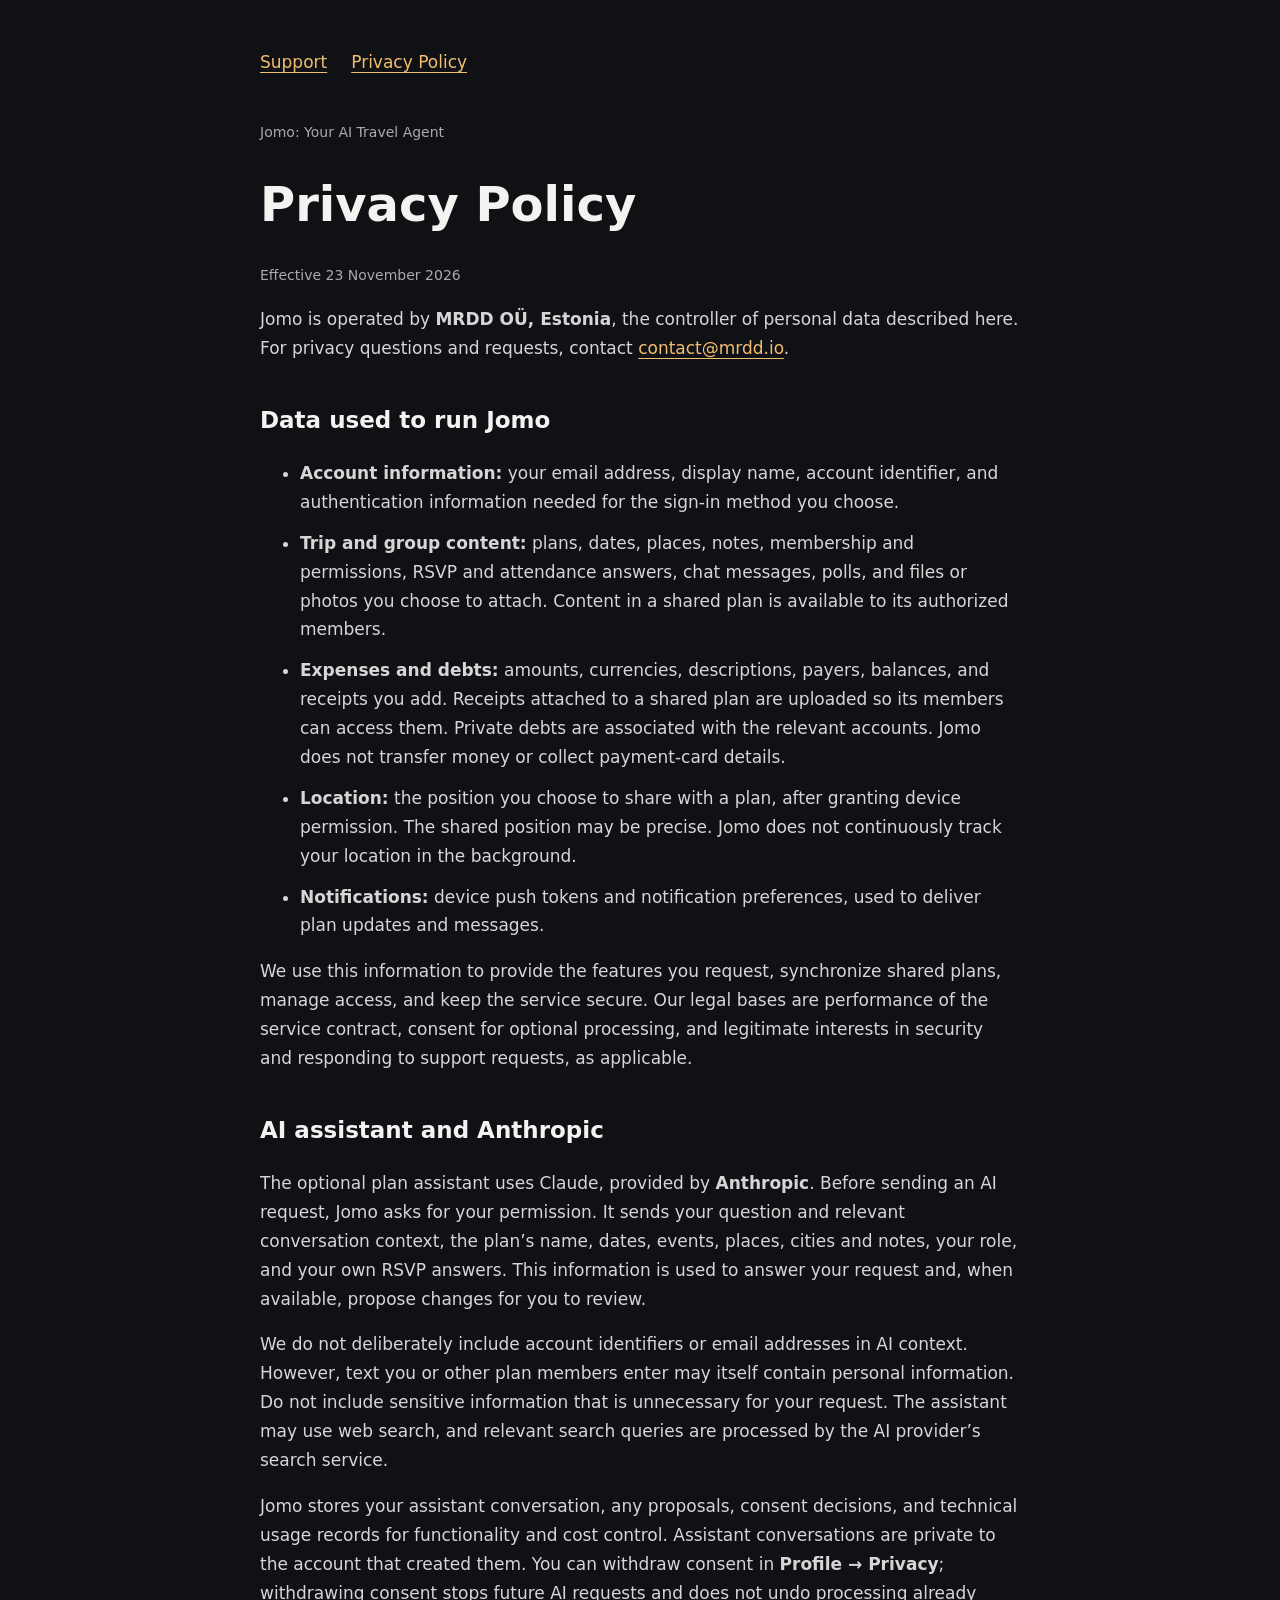
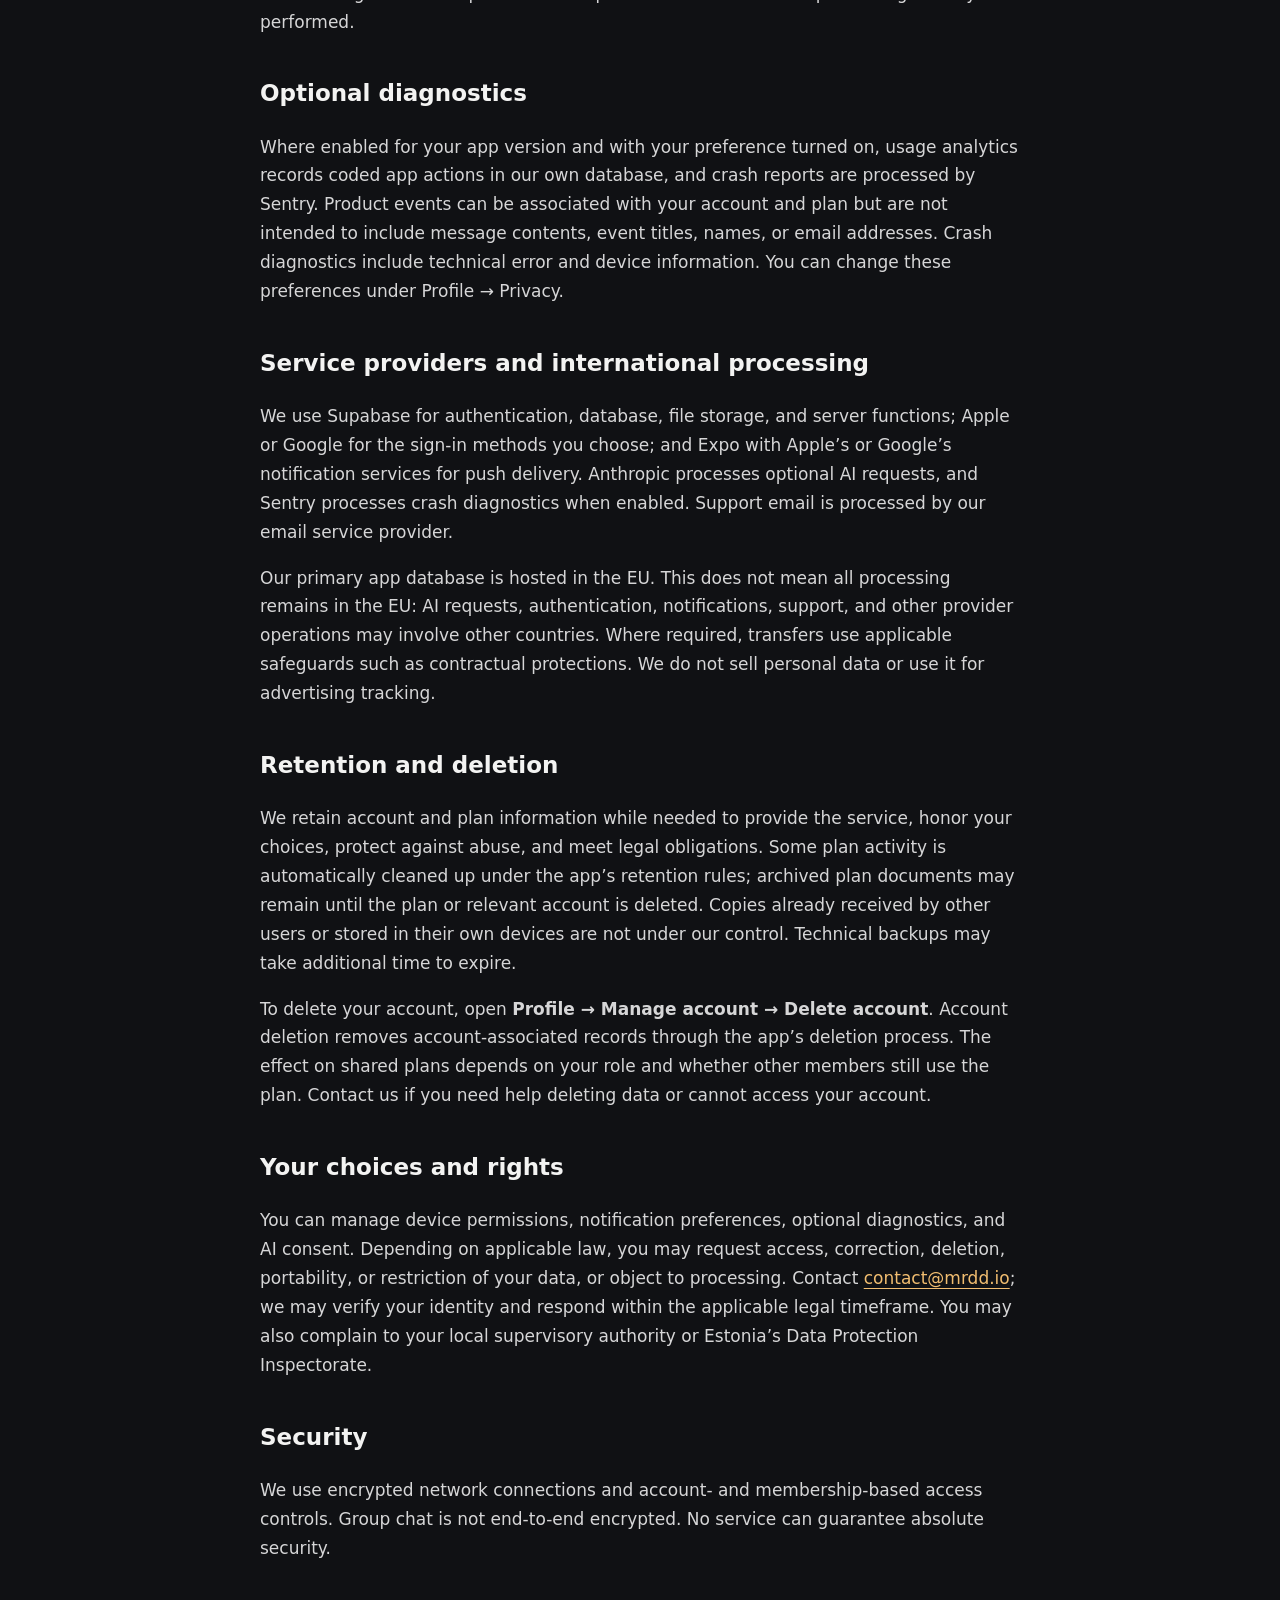
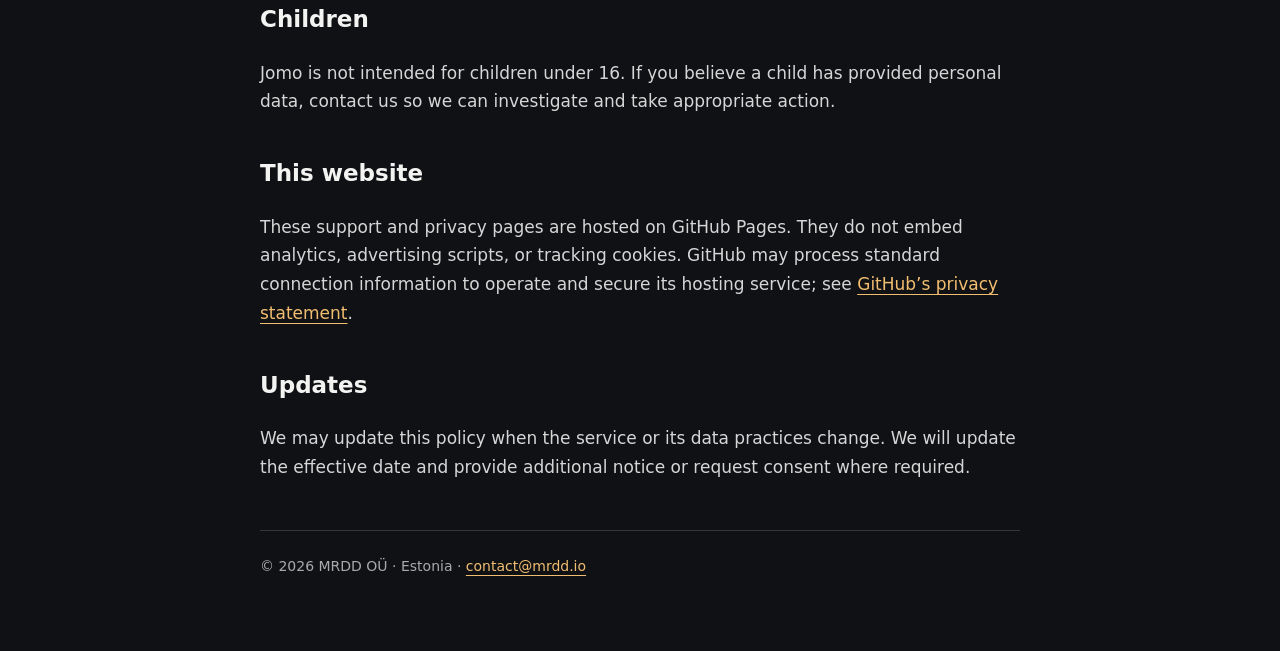
==== privacy.html @ b855c3a1 "Publish Jomo privacy policy" ====
<!doctype html><html lang="en"><head><meta charset="utf-8"><meta name="viewport" content="width=device-width, initial-scale=1"><meta name="referrer" content="no-referrer"><title>Privacy Policy | Jomo</title><style>body{margin:0;background:#101114;color:#f3f3f2;font:17px/1.7 system-ui,-apple-system,sans-serif}main{max-width:760px;margin:auto;padding:48px 24px 72px}nav{display:flex;gap:24px;margin-bottom:44px}a{color:#f1bd70;text-underline-offset:4px}h1{font-size:clamp(32px,6vw,48px);line-height:1.15}h2{font-size:23px;margin-top:38px}p,li{color:#d6d6d7}li{margin-bottom:12px}.eyebrow,footer{font-size:14px;color:#a8aaad}footer{margin-top:48px;padding-top:24px;border-top:1px solid #34363a}.contact{display:inline-block;padding:12px 18px;border:1px solid #f1bd70;border-radius:10px;font-weight:600}</style></head><body><main><nav aria-label="Jomo"><a href="support.html">Support</a><a href="privacy.html">Privacy Policy</a></nav><div class="eyebrow">Jomo: Your AI Travel Agent</div><h1>Privacy Policy</h1><p class="eyebrow">Effective 23 November 2026</p><p>Jomo is operated by <strong>MRDD OÜ, Estonia</strong>, the controller of personal data described here. For privacy questions and requests, contact <a href="mailto:contact@mrdd.io?subject=Jomo%20privacy%20request">contact@mrdd.io</a>.</p><h2>Data used to run Jomo</h2><ul><li><strong>Account information:</strong> your email address, display name, account identifier, and authentication information needed for the sign-in method you choose.</li><li><strong>Trip and group content:</strong> plans, dates, places, notes, membership and permissions, RSVP and attendance answers, chat messages, polls, and files or photos you choose to attach. Content in a shared plan is available to its authorized members.</li><li><strong>Expenses and debts:</strong> amounts, currencies, descriptions, payers, balances, and receipts you add. Receipts attached to a shared plan are uploaded so its members can access them. Private debts are associated with the relevant accounts. Jomo does not transfer money or collect payment-card details.</li><li><strong>Location:</strong> the position you choose to share with a plan, after granting device permission. The shared position may be precise. Jomo does not continuously track your location in the background.</li><li><strong>Notifications:</strong> device push tokens and notification preferences, used to deliver plan updates and messages.</li></ul><p>We use this information to provide the features you request, synchronize shared plans, manage access, and keep the service secure. Our legal bases are performance of the service contract, consent for optional processing, and legitimate interests in security and responding to support requests, as applicable.</p><h2>AI assistant and Anthropic</h2><p>The optional plan assistant uses Claude, provided by <strong>Anthropic</strong>. Before sending an AI request, Jomo asks for your permission. It sends your question and relevant conversation context, the plan’s name, dates, events, places, cities and notes, your role, and your own RSVP answers. This information is used to answer your request and, when available, propose changes for you to review.</p><p>We do not deliberately include account identifiers or email addresses in AI context. However, text you or other plan members enter may itself contain personal information. Do not include sensitive information that is unnecessary for your request. The assistant may use web search, and relevant search queries are processed by the AI provider’s search service.</p><p>Jomo stores your assistant conversation, any proposals, consent decisions, and technical usage records for functionality and cost control. Assistant conversations are private to the account that created them. You can withdraw consent in <strong>Profile → Privacy</strong>; withdrawing consent stops future AI requests and does not undo processing already performed.</p><h2>Optional diagnostics</h2><p>Where enabled for your app version and with your preference turned on, usage analytics records coded app actions in our own database, and crash reports are processed by Sentry. Product events can be associated with your account and plan but are not intended to include message contents, event titles, names, or email addresses. Crash diagnostics include technical error and device information. You can change these preferences under Profile → Privacy.</p><h2>Service providers and international processing</h2><p>We use Supabase for authentication, database, file storage, and server functions; Apple or Google for the sign-in methods you choose; and Expo with Apple’s or Google’s notification services for push delivery. Anthropic processes optional AI requests, and Sentry processes crash diagnostics when enabled. Support email is processed by our email service provider.</p><p>Our primary app database is hosted in the EU. This does not mean all processing remains in the EU: AI requests, authentication, notifications, support, and other provider operations may involve other countries. Where required, transfers use applicable safeguards such as contractual protections. We do not sell personal data or use it for advertising tracking.</p><h2>Retention and deletion</h2><p>We retain account and plan information while needed to provide the service, honor your choices, protect against abuse, and meet legal obligations. Some plan activity is automatically cleaned up under the app’s retention rules; archived plan documents may remain until the plan or relevant account is deleted. Copies already received by other users or stored in their own devices are not under our control. Technical backups may take additional time to expire.</p><p>To delete your account, open <strong>Profile → Manage account → Delete account</strong>. Account deletion removes account-associated records through the app’s deletion process. The effect on shared plans depends on your role and whether other members still use the plan. Contact us if you need help deleting data or cannot access your account.</p><h2>Your choices and rights</h2><p>You can manage device permissions, notification preferences, optional diagnostics, and AI consent. Depending on applicable law, you may request access, correction, deletion, portability, or restriction of your data, or object to processing. Contact <a href="mailto:contact@mrdd.io">contact@mrdd.io</a>; we may verify your identity and respond within the applicable legal timeframe. You may also complain to your local supervisory authority or Estonia’s Data Protection Inspectorate.</p><h2>Security</h2><p>We use encrypted network connections and account- and membership-based access controls. Group chat is not end-to-end encrypted. No service can guarantee absolute security.</p><h2>Children</h2><p>Jomo is not intended for children under 16. If you believe a child has provided personal data, contact us so we can investigate and take appropriate action.</p><h2>This website</h2><p>These support and privacy pages are hosted on GitHub Pages. They do not embed analytics, advertising scripts, or tracking cookies. GitHub may process standard connection information to operate and secure its hosting service; see <a href="https://docs.github.com/en/site-policy/privacy-policies/github-general-privacy-statement">GitHub’s privacy statement</a>.</p><h2>Updates</h2><p>We may update this policy when the service or its data practices change. We will update the effective date and provide additional notice or request consent where required.</p><footer>© 2026 MRDD OÜ · Estonia · <a href="mailto:contact@mrdd.io">contact@mrdd.io</a></footer></main></body></html>
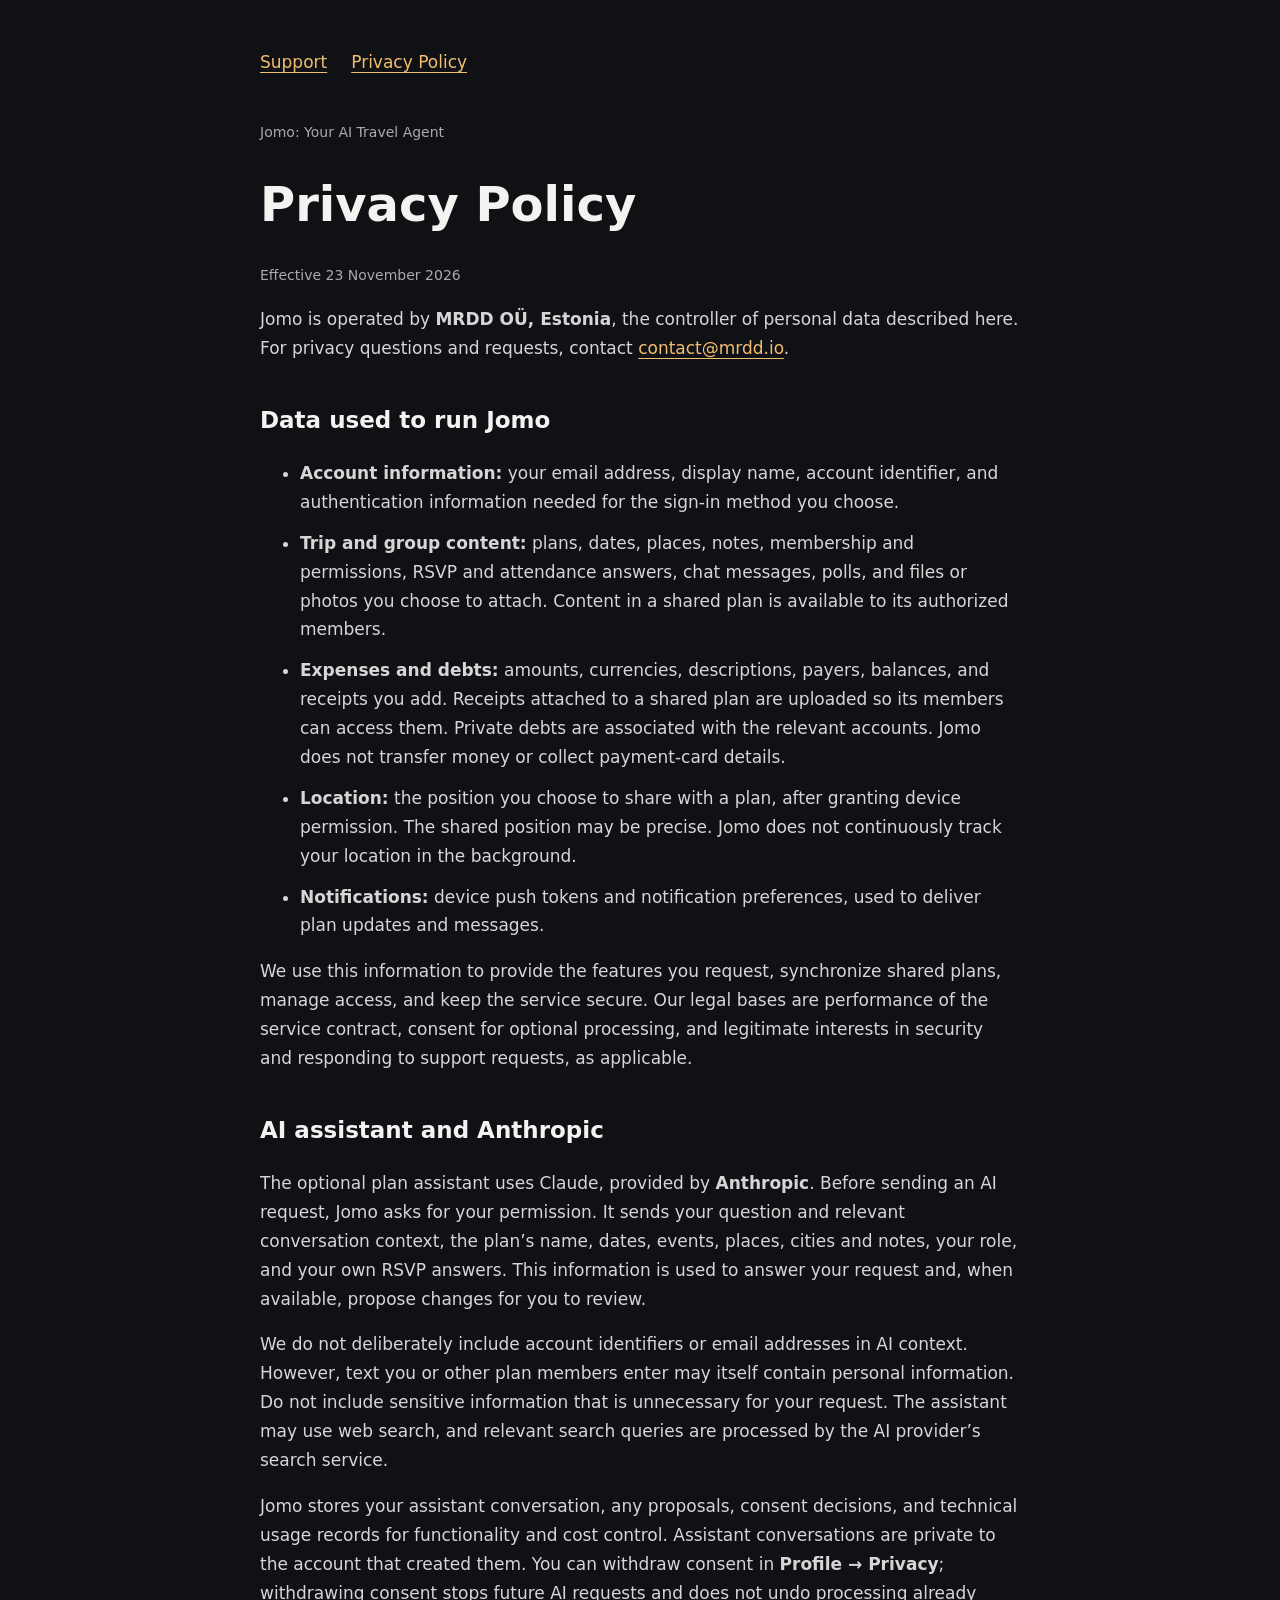
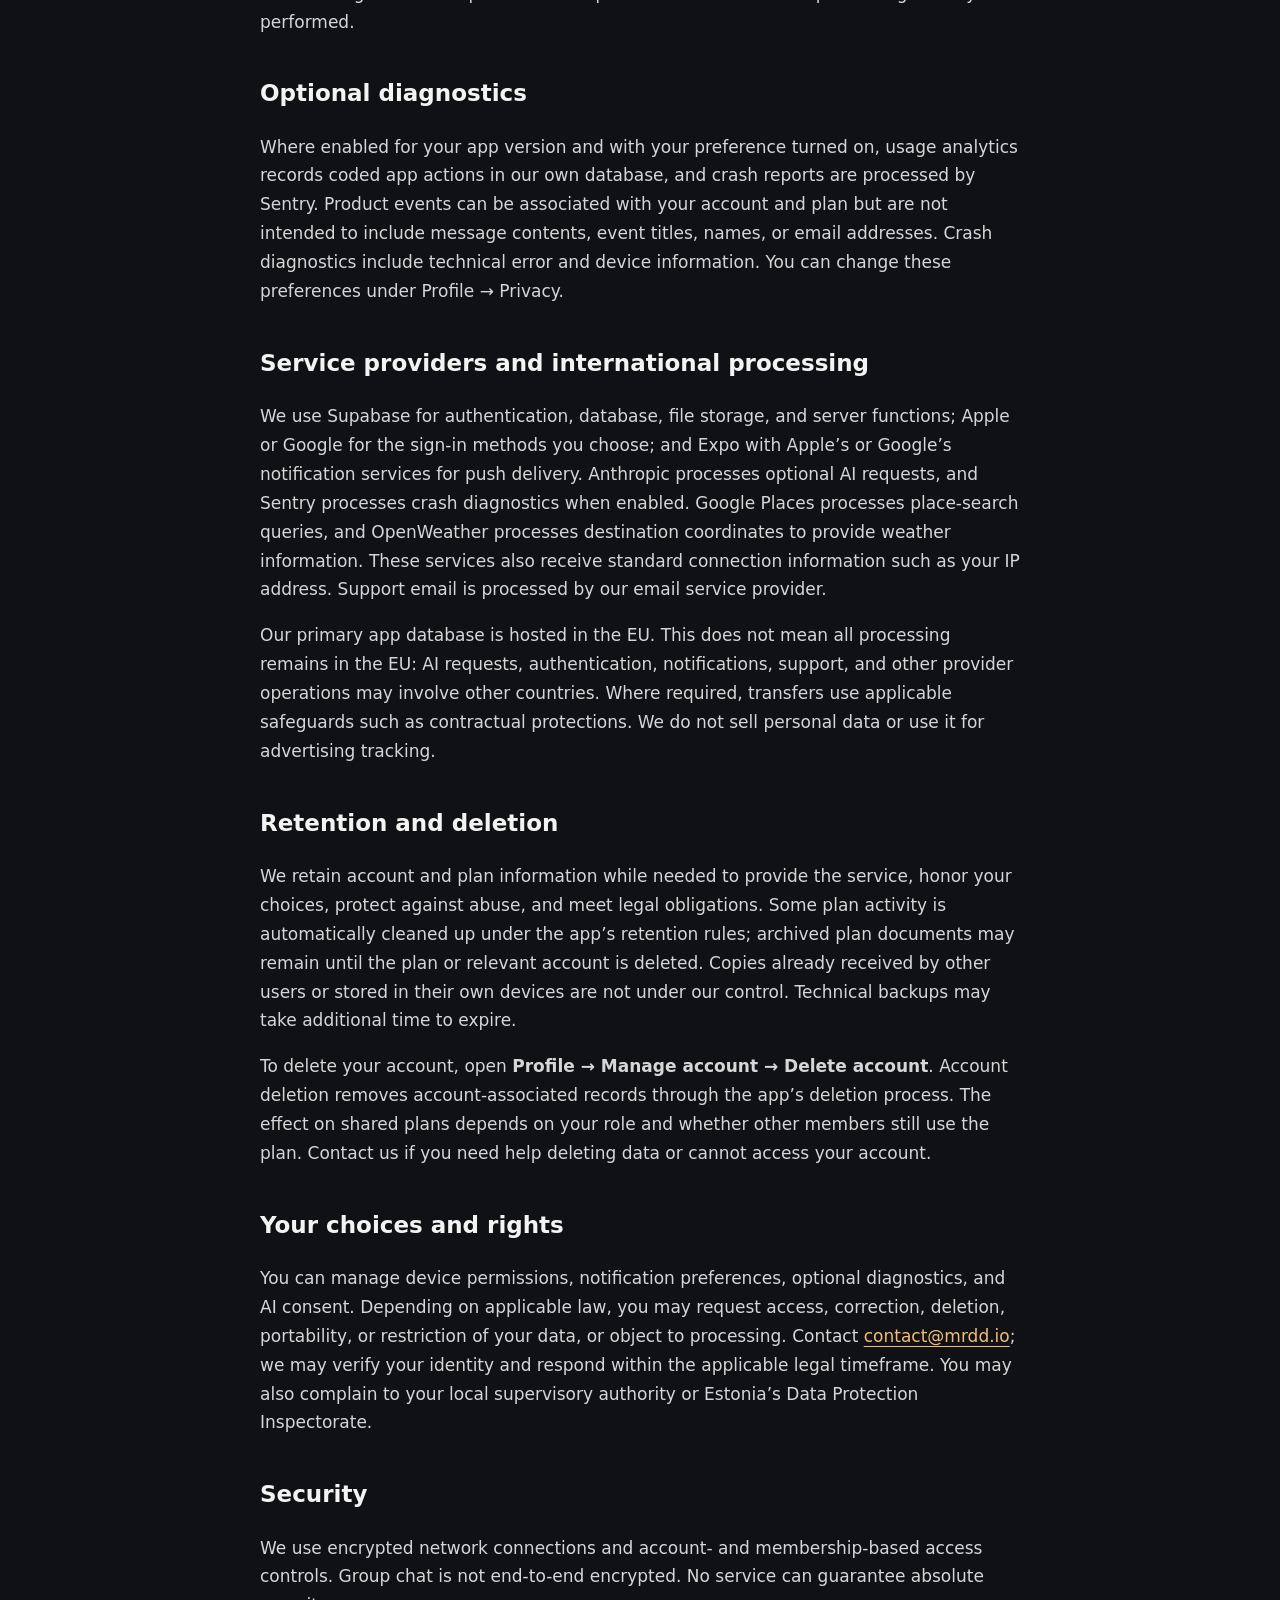
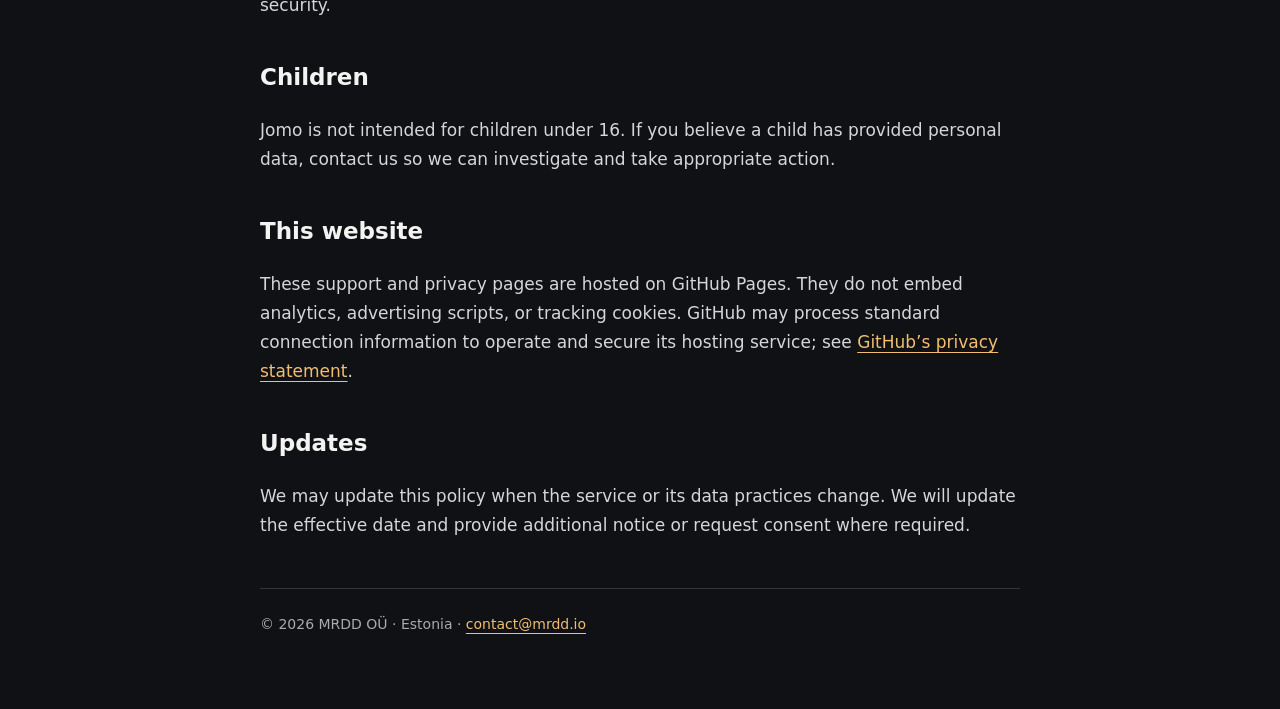
==== commit fc4abc90: "Clarify place search and weather providers" ====
--- a/privacy.html
+++ b/privacy.html
@@ -1 +1 @@
-<!doctype html><html lang="en"><head><meta charset="utf-8"><meta name="viewport" content="width=device-width, initial-scale=1"><meta name="referrer" content="no-referrer"><title>Privacy Policy | Jomo</title><style>body{margin:0;background:#101114;color:#f3f3f2;font:17px/1.7 system-ui,-apple-system,sans-serif}main{max-width:760px;margin:auto;padding:48px 24px 72px}nav{display:flex;gap:24px;margin-bottom:44px}a{color:#f1bd70;text-underline-offset:4px}h1{font-size:clamp(32px,6vw,48px);line-height:1.15}h2{font-size:23px;margin-top:38px}p,li{color:#d6d6d7}li{margin-bottom:12px}.eyebrow,footer{font-size:14px;color:#a8aaad}footer{margin-top:48px;padding-top:24px;border-top:1px solid #34363a}.contact{display:inline-block;padding:12px 18px;border:1px solid #f1bd70;border-radius:10px;font-weight:600}</style></head><body><main><nav aria-label="Jomo"><a href="support.html">Support</a><a href="privacy.html">Privacy Policy</a></nav><div class="eyebrow">Jomo: Your AI Travel Agent</div><h1>Privacy Policy</h1><p class="eyebrow">Effective 23 November 2026</p><p>Jomo is operated by <strong>MRDD OÜ, Estonia</strong>, the controller of personal data described here. For privacy questions and requests, contact <a href="mailto:contact@mrdd.io?subject=Jomo%20privacy%20request">contact@mrdd.io</a>.</p><h2>Data used to run Jomo</h2><ul><li><strong>Account information:</strong> your email address, display name, account identifier, and authentication information needed for the sign-in method you choose.</li><li><strong>Trip and group content:</strong> plans, dates, places, notes, membership and permissions, RSVP and attendance answers, chat messages, polls, and files or photos you choose to attach. Content in a shared plan is available to its authorized members.</li><li><strong>Expenses and debts:</strong> amounts, currencies, descriptions, payers, balances, and receipts you add. Receipts attached to a shared plan are uploaded so its members can access them. Private debts are associated with the relevant accounts. Jomo does not transfer money or collect payment-card details.</li><li><strong>Location:</strong> the position you choose to share with a plan, after granting device permission. The shared position may be precise. Jomo does not continuously track your location in the background.</li><li><strong>Notifications:</strong> device push tokens and notification preferences, used to deliver plan updates and messages.</li></ul><p>We use this information to provide the features you request, synchronize shared plans, manage access, and keep the service secure. Our legal bases are performance of the service contract, consent for optional processing, and legitimate interests in security and responding to support requests, as applicable.</p><h2>AI assistant and Anthropic</h2><p>The optional plan assistant uses Claude, provided by <strong>Anthropic</strong>. Before sending an AI request, Jomo asks for your permission. It sends your question and relevant conversation context, the plan’s name, dates, events, places, cities and notes, your role, and your own RSVP answers. This information is used to answer your request and, when available, propose changes for you to review.</p><p>We do not deliberately include account identifiers or email addresses in AI context. However, text you or other plan members enter may itself contain personal information. Do not include sensitive information that is unnecessary for your request. The assistant may use web search, and relevant search queries are processed by the AI provider’s search service.</p><p>Jomo stores your assistant conversation, any proposals, consent decisions, and technical usage records for functionality and cost control. Assistant conversations are private to the account that created them. You can withdraw consent in <strong>Profile → Privacy</strong>; withdrawing consent stops future AI requests and does not undo processing already performed.</p><h2>Optional diagnostics</h2><p>Where enabled for your app version and with your preference turned on, usage analytics records coded app actions in our own database, and crash reports are processed by Sentry. Product events can be associated with your account and plan but are not intended to include message contents, event titles, names, or email addresses. Crash diagnostics include technical error and device information. You can change these preferences under Profile → Privacy.</p><h2>Service providers and international processing</h2><p>We use Supabase for authentication, database, file storage, and server functions; Apple or Google for the sign-in methods you choose; and Expo with Apple’s or Google’s notification services for push delivery. Anthropic processes optional AI requests, and Sentry processes crash diagnostics when enabled. Support email is processed by our email service provider.</p><p>Our primary app database is hosted in the EU. This does not mean all processing remains in the EU: AI requests, authentication, notifications, support, and other provider operations may involve other countries. Where required, transfers use applicable safeguards such as contractual protections. We do not sell personal data or use it for advertising tracking.</p><h2>Retention and deletion</h2><p>We retain account and plan information while needed to provide the service, honor your choices, protect against abuse, and meet legal obligations. Some plan activity is automatically cleaned up under the app’s retention rules; archived plan documents may remain until the plan or relevant account is deleted. Copies already received by other users or stored in their own devices are not under our control. Technical backups may take additional time to expire.</p><p>To delete your account, open <strong>Profile → Manage account → Delete account</strong>. Account deletion removes account-associated records through the app’s deletion process. The effect on shared plans depends on your role and whether other members still use the plan. Contact us if you need help deleting data or cannot access your account.</p><h2>Your choices and rights</h2><p>You can manage device permissions, notification preferences, optional diagnostics, and AI consent. Depending on applicable law, you may request access, correction, deletion, portability, or restriction of your data, or object to processing. Contact <a href="mailto:contact@mrdd.io">contact@mrdd.io</a>; we may verify your identity and respond within the applicable legal timeframe. You may also complain to your local supervisory authority or Estonia’s Data Protection Inspectorate.</p><h2>Security</h2><p>We use encrypted network connections and account- and membership-based access controls. Group chat is not end-to-end encrypted. No service can guarantee absolute security.</p><h2>Children</h2><p>Jomo is not intended for children under 16. If you believe a child has provided personal data, contact us so we can investigate and take appropriate action.</p><h2>This website</h2><p>These support and privacy pages are hosted on GitHub Pages. They do not embed analytics, advertising scripts, or tracking cookies. GitHub may process standard connection information to operate and secure its hosting service; see <a href="https://docs.github.com/en/site-policy/privacy-policies/github-general-privacy-statement">GitHub’s privacy statement</a>.</p><h2>Updates</h2><p>We may update this policy when the service or its data practices change. We will update the effective date and provide additional notice or request consent where required.</p><footer>© 2026 MRDD OÜ · Estonia · <a href="mailto:contact@mrdd.io">contact@mrdd.io</a></footer></main></body></html>+<!doctype html><html lang="en"><head><meta charset="utf-8"><meta name="viewport" content="width=device-width, initial-scale=1"><meta name="referrer" content="no-referrer"><title>Privacy Policy | Jomo</title><style>body{margin:0;background:#101114;color:#f3f3f2;font:17px/1.7 system-ui,-apple-system,sans-serif}main{max-width:760px;margin:auto;padding:48px 24px 72px}nav{display:flex;gap:24px;margin-bottom:44px}a{color:#f1bd70;text-underline-offset:4px}h1{font-size:clamp(32px,6vw,48px);line-height:1.15}h2{font-size:23px;margin-top:38px}p,li{color:#d6d6d7}li{margin-bottom:12px}.eyebrow,footer{font-size:14px;color:#a8aaad}footer{margin-top:48px;padding-top:24px;border-top:1px solid #34363a}.contact{display:inline-block;padding:12px 18px;border:1px solid #f1bd70;border-radius:10px;font-weight:600}</style></head><body><main><nav aria-label="Jomo"><a href="support.html">Support</a><a href="privacy.html">Privacy Policy</a></nav><div class="eyebrow">Jomo: Your AI Travel Agent</div><h1>Privacy Policy</h1><p class="eyebrow">Effective 23 November 2026</p><p>Jomo is operated by <strong>MRDD OÜ, Estonia</strong>, the controller of personal data described here. For privacy questions and requests, contact <a href="mailto:contact@mrdd.io?subject=Jomo%20privacy%20request">contact@mrdd.io</a>.</p><h2>Data used to run Jomo</h2><ul><li><strong>Account information:</strong> your email address, display name, account identifier, and authentication information needed for the sign-in method you choose.</li><li><strong>Trip and group content:</strong> plans, dates, places, notes, membership and permissions, RSVP and attendance answers, chat messages, polls, and files or photos you choose to attach. Content in a shared plan is available to its authorized members.</li><li><strong>Expenses and debts:</strong> amounts, currencies, descriptions, payers, balances, and receipts you add. Receipts attached to a shared plan are uploaded so its members can access them. Private debts are associated with the relevant accounts. Jomo does not transfer money or collect payment-card details.</li><li><strong>Location:</strong> the position you choose to share with a plan, after granting device permission. The shared position may be precise. Jomo does not continuously track your location in the background.</li><li><strong>Notifications:</strong> device push tokens and notification preferences, used to deliver plan updates and messages.</li></ul><p>We use this information to provide the features you request, synchronize shared plans, manage access, and keep the service secure. Our legal bases are performance of the service contract, consent for optional processing, and legitimate interests in security and responding to support requests, as applicable.</p><h2>AI assistant and Anthropic</h2><p>The optional plan assistant uses Claude, provided by <strong>Anthropic</strong>. Before sending an AI request, Jomo asks for your permission. It sends your question and relevant conversation context, the plan’s name, dates, events, places, cities and notes, your role, and your own RSVP answers. This information is used to answer your request and, when available, propose changes for you to review.</p><p>We do not deliberately include account identifiers or email addresses in AI context. However, text you or other plan members enter may itself contain personal information. Do not include sensitive information that is unnecessary for your request. The assistant may use web search, and relevant search queries are processed by the AI provider’s search service.</p><p>Jomo stores your assistant conversation, any proposals, consent decisions, and technical usage records for functionality and cost control. Assistant conversations are private to the account that created them. You can withdraw consent in <strong>Profile → Privacy</strong>; withdrawing consent stops future AI requests and does not undo processing already performed.</p><h2>Optional diagnostics</h2><p>Where enabled for your app version and with your preference turned on, usage analytics records coded app actions in our own database, and crash reports are processed by Sentry. Product events can be associated with your account and plan but are not intended to include message contents, event titles, names, or email addresses. Crash diagnostics include technical error and device information. You can change these preferences under Profile → Privacy.</p><h2>Service providers and international processing</h2><p>We use Supabase for authentication, database, file storage, and server functions; Apple or Google for the sign-in methods you choose; and Expo with Apple’s or Google’s notification services for push delivery. Anthropic processes optional AI requests, and Sentry processes crash diagnostics when enabled. Google Places processes place-search queries, and OpenWeather processes destination coordinates to provide weather information. These services also receive standard connection information such as your IP address. Support email is processed by our email service provider.</p><p>Our primary app database is hosted in the EU. This does not mean all processing remains in the EU: AI requests, authentication, notifications, support, and other provider operations may involve other countries. Where required, transfers use applicable safeguards such as contractual protections. We do not sell personal data or use it for advertising tracking.</p><h2>Retention and deletion</h2><p>We retain account and plan information while needed to provide the service, honor your choices, protect against abuse, and meet legal obligations. Some plan activity is automatically cleaned up under the app’s retention rules; archived plan documents may remain until the plan or relevant account is deleted. Copies already received by other users or stored in their own devices are not under our control. Technical backups may take additional time to expire.</p><p>To delete your account, open <strong>Profile → Manage account → Delete account</strong>. Account deletion removes account-associated records through the app’s deletion process. The effect on shared plans depends on your role and whether other members still use the plan. Contact us if you need help deleting data or cannot access your account.</p><h2>Your choices and rights</h2><p>You can manage device permissions, notification preferences, optional diagnostics, and AI consent. Depending on applicable law, you may request access, correction, deletion, portability, or restriction of your data, or object to processing. Contact <a href="mailto:contact@mrdd.io">contact@mrdd.io</a>; we may verify your identity and respond within the applicable legal timeframe. You may also complain to your local supervisory authority or Estonia’s Data Protection Inspectorate.</p><h2>Security</h2><p>We use encrypted network connections and account- and membership-based access controls. Group chat is not end-to-end encrypted. No service can guarantee absolute security.</p><h2>Children</h2><p>Jomo is not intended for children under 16. If you believe a child has provided personal data, contact us so we can investigate and take appropriate action.</p><h2>This website</h2><p>These support and privacy pages are hosted on GitHub Pages. They do not embed analytics, advertising scripts, or tracking cookies. GitHub may process standard connection information to operate and secure its hosting service; see <a href="https://docs.github.com/en/site-policy/privacy-policies/github-general-privacy-statement">GitHub’s privacy statement</a>.</p><h2>Updates</h2><p>We may update this policy when the service or its data practices change. We will update the effective date and provide additional notice or request consent where required.</p><footer>© 2026 MRDD OÜ · Estonia · <a href="mailto:contact@mrdd.io">contact@mrdd.io</a></footer></main></body></html>
